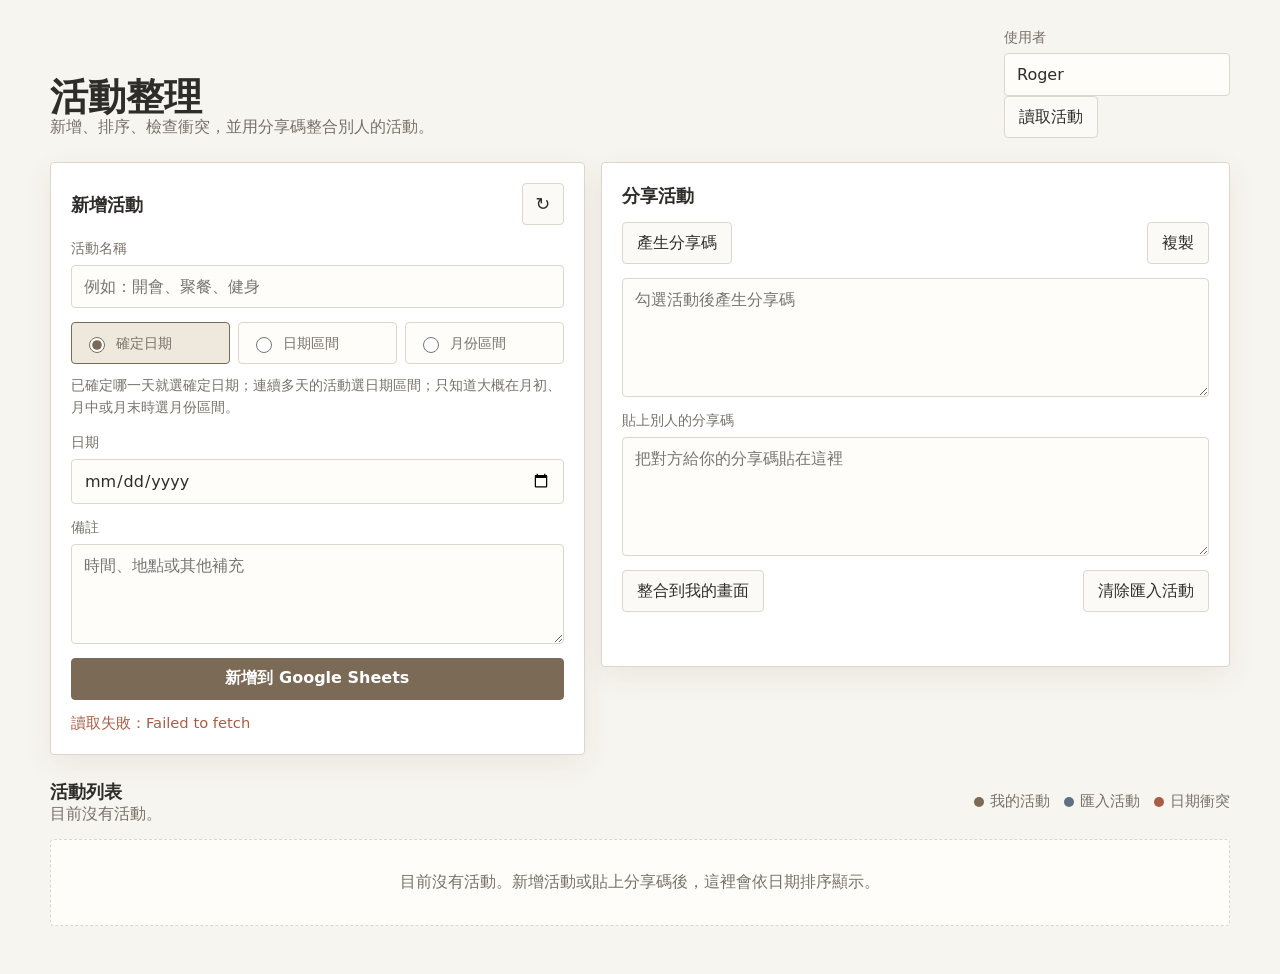
==== index.html @ 614e9ea5 "Add explicit user loading control" ====
<!doctype html>
<html lang="zh-Hant">
  <head>
    <meta charset="utf-8">
    <meta name="viewport" content="width=device-width, initial-scale=1">
    <title>活動整理</title>
    <link rel="stylesheet" href="./styles.css?v=20260614-3">
  </head>
  <body>
    <main class="app-shell">
      <section class="topbar" aria-label="使用者設定">
        <div>
          <h1>活動整理</h1>
          <p>新增、排序、檢查衝突，並用分享碼整合別人的活動。</p>
        </div>
        <div class="user-panel">
          <label class="user-chip">
            <span>使用者</span>
            <input id="userName" type="text" autocomplete="name" placeholder="輸入使用者名稱">
          </label>
          <button id="loadUserButton" type="button">讀取活動</button>
        </div>
      </section>

      <section class="workspace">
        <form id="activityForm" class="panel form-panel">
          <div class="panel-heading">
            <h2>新增活動</h2>
            <button class="icon-button" type="button" id="refreshButton" title="重新整理">↻</button>
          </div>

          <label>
            <span>活動名稱</span>
            <input id="title" type="text" placeholder="例如：開會、聚餐、健身" required>
          </label>

          <div class="date-mode">
            <label class="radio-card">
              <input type="radio" name="dateMode" value="exact" checked>
              <span>確定日期</span>
            </label>
            <label class="radio-card">
              <input type="radio" name="dateMode" value="range">
              <span>日期區間</span>
            </label>
            <label class="radio-card">
              <input type="radio" name="dateMode" value="fuzzy">
              <span>月份區間</span>
            </label>
          </div>
          <p class="date-help">
            已確定哪一天就選確定日期；連續多天的活動選日期區間；只知道大概在月初、月中或月末時選月份區間。
          </p>

          <label id="exactDateField" class="date-field">
            <span>日期</span>
            <input id="date" type="date">
          </label>

          <div id="rangeDateField" class="date-field range-date" hidden>
            <label>
              <span>開始日期</span>
              <input id="startDate" type="date">
            </label>
            <label>
              <span>結束日期</span>
              <input id="endDate" type="date">
            </label>
          </div>

          <div id="fuzzyDateField" class="date-field fuzzy-date" hidden>
            <label>
              <span>月份</span>
              <input id="month" type="month">
            </label>
            <label>
              <span>區間</span>
              <select id="datePeriod">
                <option value="early">月初</option>
                <option value="middle">月中</option>
                <option value="late">月末</option>
              </select>
            </label>
          </div>

          <label>
            <span>備註</span>
            <textarea id="note" rows="4" placeholder="時間、地點或其他補充"></textarea>
          </label>

          <button class="primary-button" type="submit">新增到 Google Sheets</button>
          <p id="formStatus" class="status-text" role="status"></p>
        </form>

        <section class="panel share-panel" aria-label="分享碼工具">
          <div class="panel-heading">
            <h2>分享活動</h2>
          </div>

          <div class="share-actions">
            <button id="makeShareCode" type="button">產生分享碼</button>
            <button id="copyShareCode" type="button">複製</button>
          </div>
          <textarea id="shareCode" rows="5" readonly placeholder="勾選活動後產生分享碼"></textarea>

          <label>
            <span>貼上別人的分享碼</span>
            <textarea id="importCode" rows="5" placeholder="把對方給你的分享碼貼在這裡"></textarea>
          </label>
          <div class="share-actions">
            <button id="importShareCode" type="button">整合到我的畫面</button>
            <button id="clearImported" type="button">清除匯入活動</button>
          </div>
          <p id="shareStatus" class="status-text" role="status"></p>
        </section>
      </section>

      <section class="timeline-section">
        <div class="list-toolbar">
          <div>
            <h2>活動列表</h2>
            <p id="summaryText">正在載入資料...</p>
          </div>
          <div class="legend" aria-label="圖例">
            <span><i class="dot own"></i>我的活動</span>
            <span><i class="dot imported"></i>匯入活動</span>
            <span><i class="dot conflict"></i>日期衝突</span>
          </div>
        </div>

        <div id="activityList" class="activity-list" aria-live="polite"></div>
      </section>
    </main>

    <script src="./app.js?v=20260614-3"></script>
  </body>
</html>
---- styles.css ----
:root {
  --bg: #f7f5ef;
  --ink: #2f2d29;
  --muted: #777168;
  --line: #ddd6ca;
  --panel: #ffffff;
  --accent: #7a6a56;
  --accent-dark: #514739;
  --accent-soft: #eee8dd;
  --warn: #a85d46;
  --warn-soft: #f6e8df;
  --imported: #5e7183;
  --shadow: 0 10px 30px rgba(66, 57, 45, 0.07);
}

* {
  box-sizing: border-box;
}

[hidden] {
  display: none !important;
}

.date-field.is-hidden {
  display: none !important;
}

body {
  margin: 0;
  min-height: 100vh;
  background: var(--bg);
  color: var(--ink);
  font-family: "Segoe UI", "Noto Sans TC", system-ui, sans-serif;
  letter-spacing: 0;
}

button,
input,
textarea {
  font: inherit;
}

button {
  border: 1px solid var(--line);
  border-radius: 4px;
  background: #fbfaf7;
  color: var(--ink);
  cursor: pointer;
  min-height: 42px;
  padding: 0 14px;
}

button:hover {
  border-color: var(--accent);
  background: #f3efe6;
}

.app-shell {
  width: min(1180px, calc(100% - 32px));
  margin: 0 auto;
  padding: 28px 0 48px;
}

.topbar,
.workspace,
.list-toolbar {
  display: grid;
  gap: 16px;
}

.topbar {
  grid-template-columns: 1fr auto;
  align-items: end;
  padding-bottom: 24px;
}

h1,
h2,
p {
  margin: 0;
}

h1 {
  font-size: 2.35rem;
  line-height: 1.05;
  font-weight: 600;
}

h2 {
  font-size: 1.15rem;
  font-weight: 600;
}

.topbar p,
.list-toolbar p,
.status-text {
  color: var(--muted);
}

.user-chip {
  display: grid;
  gap: 6px;
  min-width: 220px;
}

.user-chip span,
label span {
  color: var(--muted);
  font-size: 0.9rem;
}

input,
textarea,
select {
  width: 100%;
  border: 1px solid var(--line);
  border-radius: 4px;
  background: #fffdf9;
  color: var(--ink);
  outline: none;
  padding: 11px 12px;
}

input:focus,
textarea:focus,
select:focus {
  border-color: var(--accent);
  box-shadow: 0 0 0 3px var(--accent-soft);
}

textarea {
  resize: vertical;
}

.workspace {
  grid-template-columns: minmax(280px, 0.85fr) minmax(300px, 1fr);
  align-items: start;
}

.panel {
  background: var(--panel);
  border: 1px solid var(--line);
  border-radius: 4px;
  box-shadow: var(--shadow);
  padding: 20px;
}

.form-panel,
.share-panel {
  display: grid;
  gap: 14px;
}

.date-mode {
  display: grid;
  grid-template-columns: repeat(3, minmax(0, 1fr));
  gap: 8px;
}

.radio-card {
  display: flex;
  align-items: center;
  gap: 8px;
  min-height: 42px;
  padding: 0 12px;
  border: 1px solid var(--line);
  border-radius: 4px;
  background: #fffdf9;
  cursor: pointer;
}

.radio-card:has(input:checked) {
  border-color: var(--accent);
  background: var(--accent-soft);
}

.radio-card input {
  width: 16px;
  height: 16px;
  accent-color: var(--accent);
}

.date-help {
  margin-top: -4px;
  color: var(--muted);
  font-size: 0.9rem;
  line-height: 1.55;
}

.range-date,
.fuzzy-date {
  display: grid;
  gap: 10px;
}

.range-date {
  grid-template-columns: repeat(2, minmax(0, 1fr));
}

.fuzzy-date {
  grid-template-columns: minmax(0, 1fr) minmax(120px, 0.45fr);
}

.panel-heading,
.share-actions,
.list-toolbar {
  display: flex;
  align-items: center;
  justify-content: space-between;
  gap: 12px;
}

label {
  display: grid;
  gap: 7px;
}

.icon-button {
  width: 42px;
  padding: 0;
  font-size: 1.1rem;
}

.primary-button {
  border-color: var(--accent);
  background: var(--accent);
  color: #fff;
  font-weight: 600;
}

.primary-button:hover {
  background: var(--accent-dark);
}

.status-text {
  min-height: 1.35em;
  font-size: 0.92rem;
}

.timeline-section {
  margin-top: 24px;
}

.list-toolbar {
  margin-bottom: 14px;
}

.legend {
  display: flex;
  flex-wrap: wrap;
  gap: 10px 14px;
  color: var(--muted);
  font-size: 0.92rem;
}

.legend span {
  display: inline-flex;
  align-items: center;
  gap: 6px;
}

.dot {
  width: 10px;
  height: 10px;
  border-radius: 50%;
  display: inline-block;
}

.dot.own {
  background: var(--accent);
}

.dot.imported {
  background: var(--imported);
}

.dot.conflict {
  background: var(--warn);
}

.activity-list {
  display: grid;
  gap: 10px;
}

.activity-card {
  display: grid;
  grid-template-columns: auto minmax(86px, 120px) 1fr auto;
  gap: 12px;
  align-items: start;
  padding: 14px;
  background: #fffdf9;
  border: 1px solid var(--line);
  border-left: 4px solid var(--accent);
  border-radius: 4px;
}

.activity-card.imported {
  border-left-color: var(--imported);
}

.activity-card.conflict {
  background: var(--warn-soft);
  border-color: #e7b39f;
  border-left-color: var(--warn);
}

.activity-card input[type="checkbox"] {
  width: 18px;
  height: 18px;
  margin-top: 3px;
  accent-color: var(--accent);
}

.activity-date {
  font-weight: 650;
  color: var(--ink);
}

.activity-body {
  min-width: 0;
}

.activity-title {
  overflow-wrap: anywhere;
  font-weight: 650;
}

.activity-note {
  margin-top: 4px;
  color: var(--muted);
  overflow-wrap: anywhere;
  white-space: pre-wrap;
}

.badges {
  display: flex;
  flex-wrap: wrap;
  justify-content: flex-end;
  gap: 6px;
}

.badge {
  border-radius: 4px;
  padding: 4px 8px;
  background: #eee8dd;
  color: var(--muted);
  font-size: 0.78rem;
  font-weight: 600;
}

.badge.conflict {
  background: #f3c9bb;
  color: #7f2d18;
}

.empty-state {
  padding: 32px;
  text-align: center;
  color: var(--muted);
  background: #fffdf9;
  border: 1px dashed var(--line);
  border-radius: 4px;
}

@media (max-width: 800px) {
  .app-shell {
    width: min(100% - 20px, 1180px);
    padding-top: 18px;
  }

  .topbar,
  .workspace {
    grid-template-columns: 1fr;
  }

  .panel-heading,
  .list-toolbar,
  .share-actions {
    align-items: stretch;
  }

  .list-toolbar,
  .share-actions {
    flex-direction: column;
  }

  .activity-card {
    grid-template-columns: auto 1fr;
  }

  .date-mode,
  .range-date,
  .fuzzy-date {
    grid-template-columns: 1fr;
  }

  .activity-date,
  .badges {
    grid-column: 2;
  }

  .badges {
    justify-content: flex-start;
  }
}
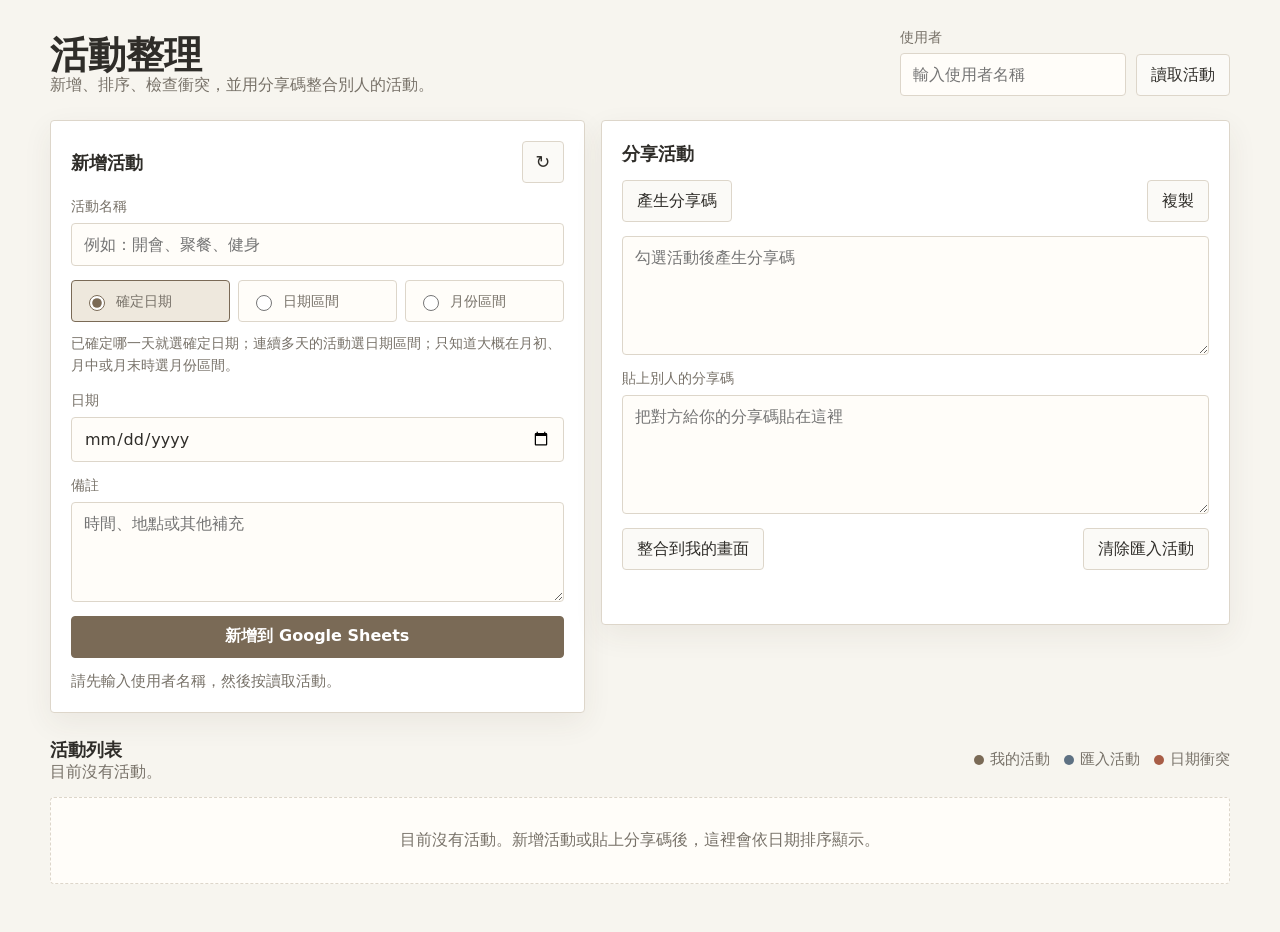
==== commit 3ab35c7d: "Refresh asset version for date layout" ====
--- a/index.html
+++ b/index.html
@@ -4,7 +4,7 @@
     <meta charset="utf-8">
     <meta name="viewport" content="width=device-width, initial-scale=1">
     <title>活動整理</title>
-    <link rel="stylesheet" href="./styles.css?v=20260614-3">
+    <link rel="stylesheet" href="./styles.css?v=20260614-4">
   </head>
   <body>
     <main class="app-shell">
@@ -132,6 +132,6 @@
       </section>
     </main>
 
-    <script src="./app.js?v=20260614-3"></script>
+    <script src="./app.js?v=20260614-4"></script>
   </body>
 </html>
--- a/styles.css
+++ b/styles.css
@@ -103,6 +103,13 @@
   min-width: 220px;
 }
 
+.user-panel {
+  display: grid;
+  grid-template-columns: minmax(220px, 1fr) auto;
+  align-items: end;
+  gap: 10px;
+}
+
 .user-chip span,
 label span {
   color: var(--muted);
@@ -374,6 +381,10 @@
     grid-template-columns: 1fr;
   }
 
+  .user-panel {
+    grid-template-columns: 1fr;
+  }
+
   .panel-heading,
   .list-toolbar,
   .share-actions {
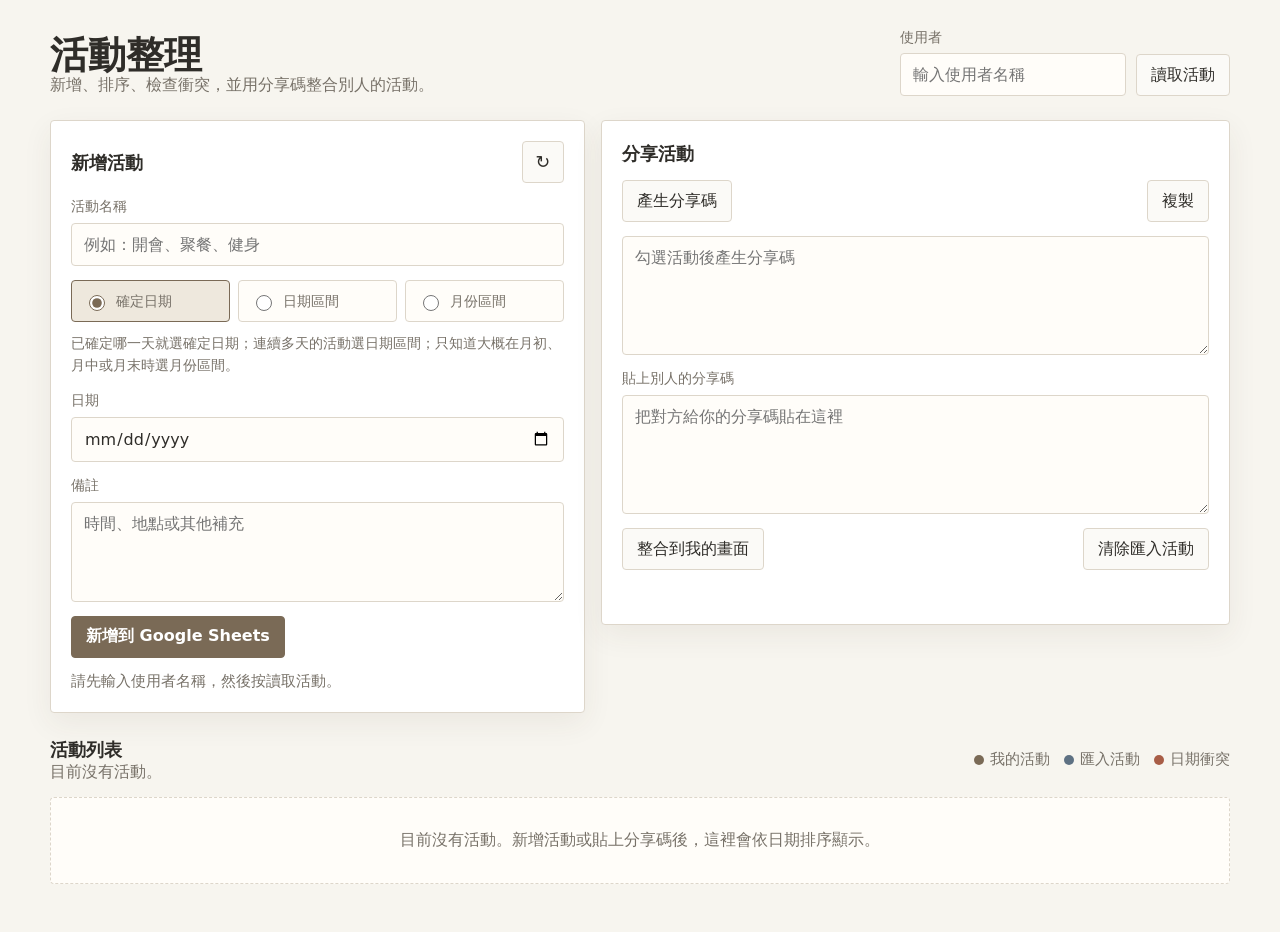
==== commit 791a25b8: "Add edit mode controls" ====
--- a/index.html
+++ b/index.html
@@ -4,7 +4,7 @@
     <meta charset="utf-8">
     <meta name="viewport" content="width=device-width, initial-scale=1">
     <title>活動整理</title>
-    <link rel="stylesheet" href="./styles.css?v=20260614-4">
+    <link rel="stylesheet" href="./styles.css?v=20260615-1">
   </head>
   <body>
     <main class="app-shell">
@@ -88,7 +88,10 @@
             <textarea id="note" rows="4" placeholder="時間、地點或其他補充"></textarea>
           </label>
 
-          <button class="primary-button" type="submit">新增到 Google Sheets</button>
+          <div class="form-actions">
+            <button id="submitActivityButton" class="primary-button" type="submit">新增到 Google Sheets</button>
+            <button id="cancelEditButton" type="button" hidden>取消編輯</button>
+          </div>
           <p id="formStatus" class="status-text" role="status"></p>
         </form>
 
@@ -132,6 +135,6 @@
       </section>
     </main>
 
-    <script src="./app.js?v=20260614-4"></script>
+    <script src="./app.js?v=20260615-1"></script>
   </body>
 </html>
--- a/styles.css
+++ b/styles.css
@@ -292,7 +292,7 @@
 
 .activity-card {
   display: grid;
-  grid-template-columns: auto minmax(86px, 120px) 1fr auto;
+  grid-template-columns: auto minmax(190px, 260px) 1fr auto;
   gap: 12px;
   align-items: start;
   padding: 14px;
@@ -322,6 +322,7 @@
 .activity-date {
   font-weight: 650;
   color: var(--ink);
+  white-space: nowrap;
 }
 
 .activity-body {
@@ -361,6 +362,21 @@
   color: #7f2d18;
 }
 
+.delete-button {
+  min-height: 28px;
+  padding: 0 8px;
+  border-color: #d9c4b9;
+  background: #fff7f3;
+  color: #8a3a24;
+  font-size: 0.78rem;
+  font-weight: 600;
+}
+
+.delete-button:hover {
+  border-color: var(--warn);
+  background: #f6e8df;
+}
+
 .empty-state {
   padding: 32px;
   text-align: center;
@@ -411,6 +427,10 @@
     grid-column: 2;
   }
 
+  .activity-date {
+    white-space: normal;
+  }
+
   .badges {
     justify-content: flex-start;
   }
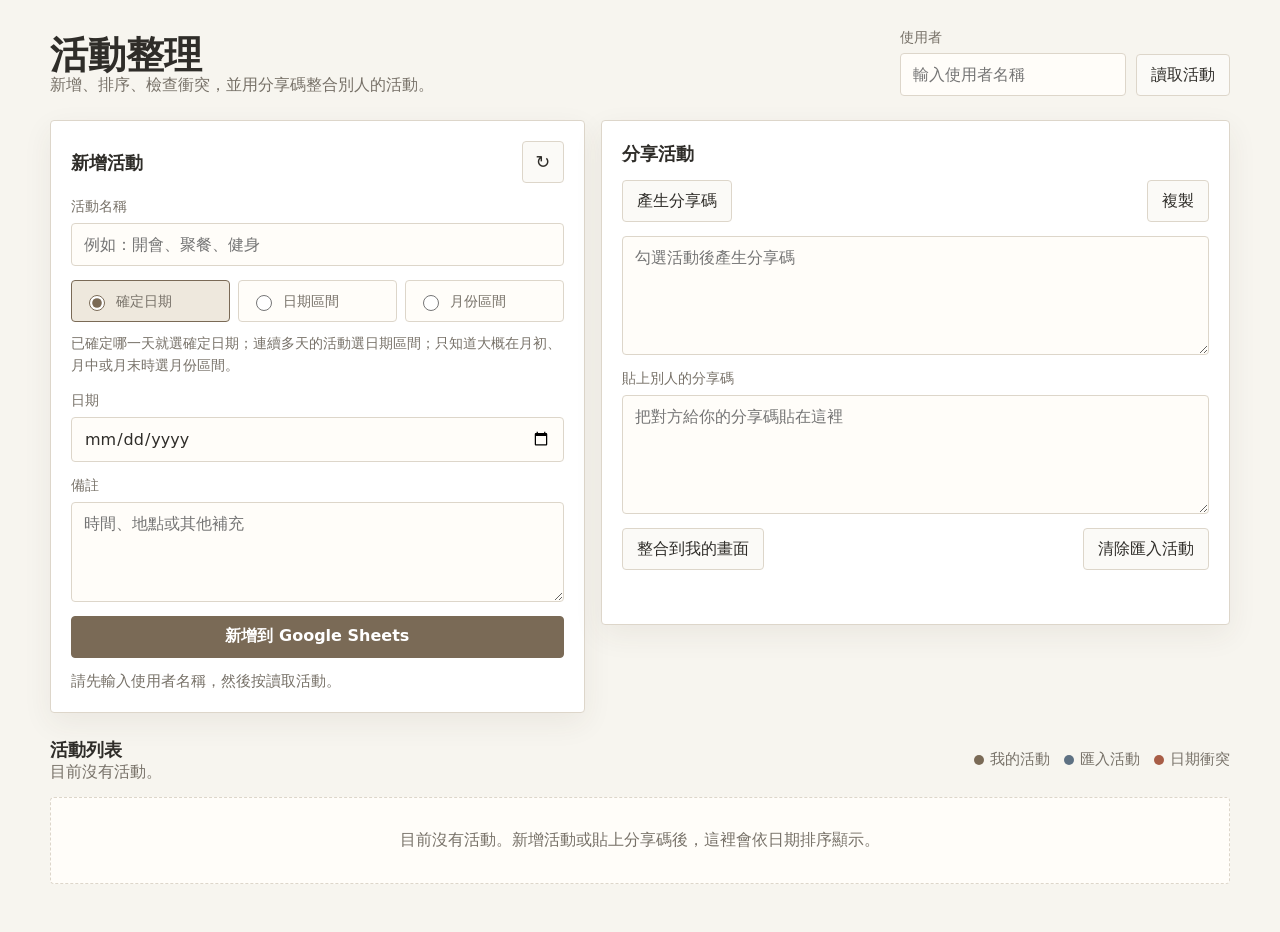
==== commit 07825a1c: "Bump asset cache for date display fix" ====
--- a/index.html
+++ b/index.html
@@ -4,7 +4,7 @@
     <meta charset="utf-8">
     <meta name="viewport" content="width=device-width, initial-scale=1">
     <title>活動整理</title>
-    <link rel="stylesheet" href="./styles.css?v=20260615-1">
+    <link rel="stylesheet" href="./styles.css?v=20260622-1">
   </head>
   <body>
     <main class="app-shell">
@@ -135,6 +135,6 @@
       </section>
     </main>
 
-    <script src="./app.js?v=20260615-1"></script>
+    <script src="./app.js?v=20260622-1"></script>
   </body>
 </html>
--- a/styles.css
+++ b/styles.css
@@ -210,6 +210,7 @@
 
 .panel-heading,
 .share-actions,
+.form-actions,
 .list-toolbar {
   display: flex;
   align-items: center;
@@ -237,6 +238,14 @@
 
 .primary-button:hover {
   background: var(--accent-dark);
+}
+
+.form-actions {
+  align-items: stretch;
+}
+
+.form-actions .primary-button {
+  flex: 1;
 }
 
 .status-text {
@@ -362,14 +371,29 @@
   color: #7f2d18;
 }
 
+.edit-button,
 .delete-button {
   min-height: 28px;
   padding: 0 8px;
+  font-size: 0.78rem;
+  font-weight: 600;
+}
+
+.edit-button {
+  border-color: #d8d0c2;
+  background: #fbfaf7;
+  color: var(--accent-dark);
+}
+
+.edit-button:hover {
+  border-color: var(--accent);
+  background: #f3efe6;
+}
+
+.delete-button {
   border-color: #d9c4b9;
   background: #fff7f3;
   color: #8a3a24;
-  font-size: 0.78rem;
-  font-weight: 600;
 }
 
 .delete-button:hover {
@@ -403,11 +427,13 @@
 
   .panel-heading,
   .list-toolbar,
+  .form-actions,
   .share-actions {
     align-items: stretch;
   }
 
   .list-toolbar,
+  .form-actions,
   .share-actions {
     flex-direction: column;
   }
